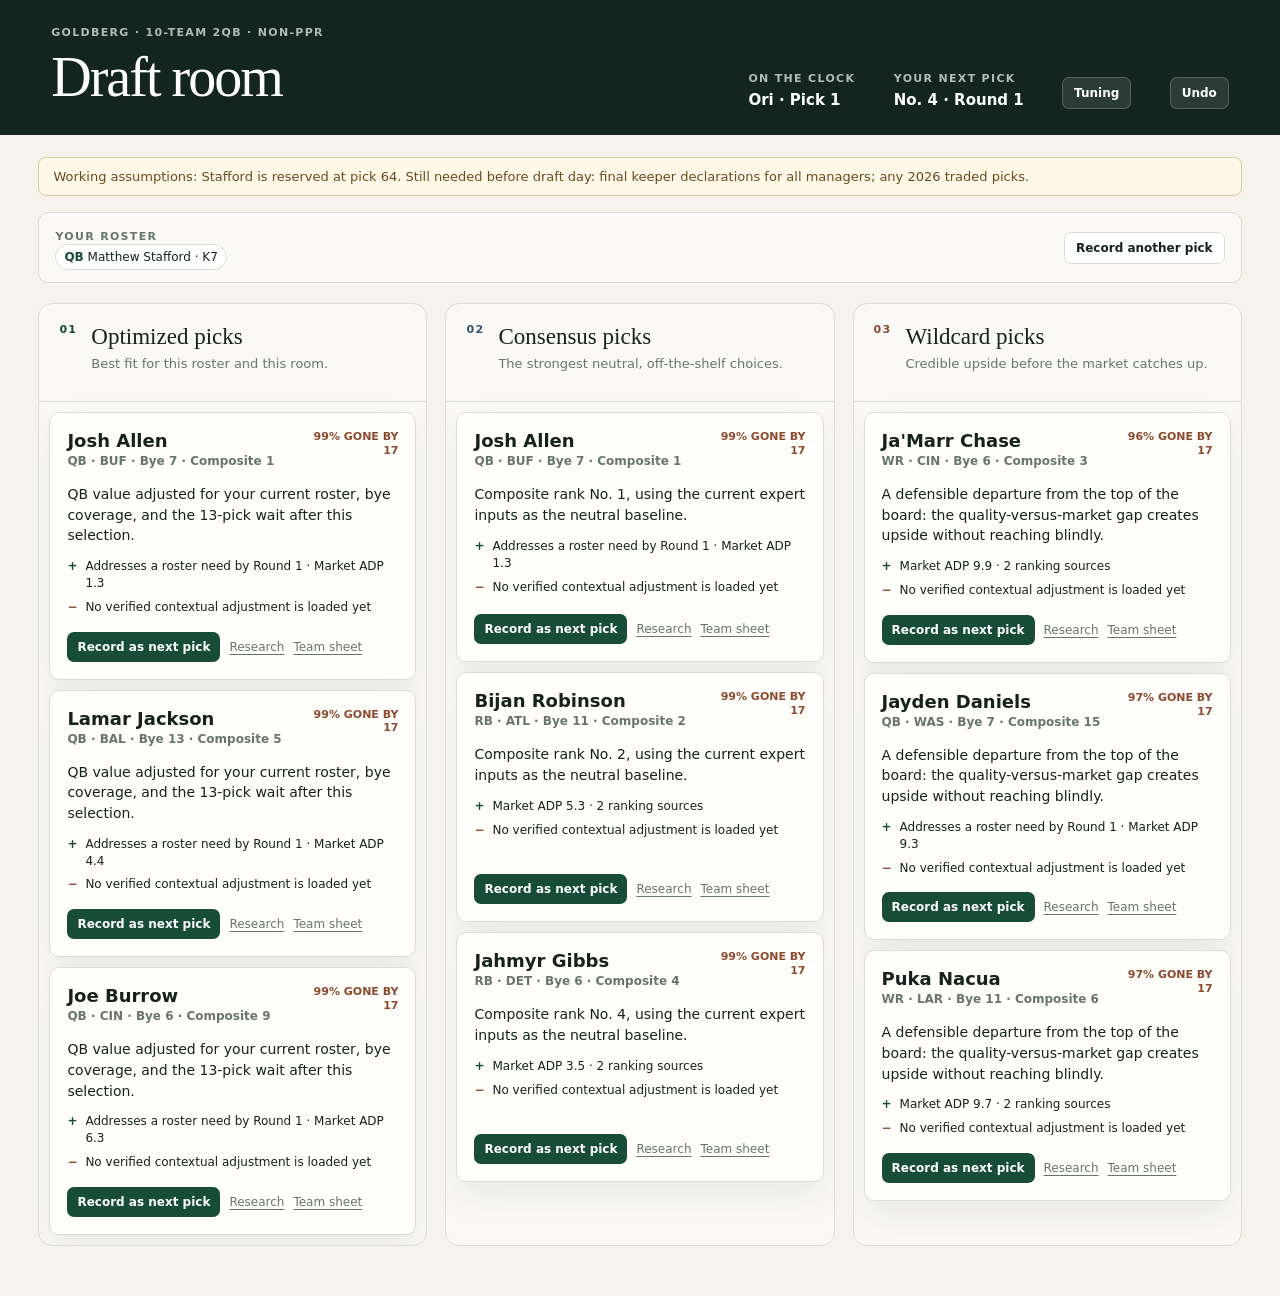
==== 2026/App/index.html @ d020c41b "Initial commit" ====
<!doctype html>
<html lang="en">
<head>
  <meta charset="utf-8">
  <meta name="viewport" content="width=device-width, initial-scale=1">
  <meta name="theme-color" content="#12261f">
  <title>2026 Draft Room</title>
  <link rel="stylesheet" href="styles.css">
</head>
<body>
  <header class="topbar">
    <div>
      <p class="eyebrow">Goldberg · 10-team 2QB · non-PPR</p>
      <h1>Draft room</h1>
    </div>
    <div class="status-cluster">
      <div><span class="label">On the clock</span><strong id="on-clock">Loading…</strong></div>
      <div><span class="label">Your next pick</span><strong id="next-pick">—</strong></div>
      <button class="quiet-button" id="open-tuning" type="button">Tuning</button>
      <button class="quiet-button" id="undo" type="button">Undo</button>
    </div>
  </header>

  <main>
    <section class="alert" id="data-alert" aria-live="polite"></section>
    <section class="roster-strip" aria-label="Your roster">
      <div>
        <span class="label">Your roster</span>
        <div id="roster" class="roster-chips"></div>
      </div>
      <button class="quiet-button" id="open-board" type="button">Record another pick</button>
    </section>

    <section class="recommendation-grid" aria-label="Draft recommendations">
      <article class="recommendation-column optimized">
        <header>
          <span class="column-number">01</span>
          <div><h2>Optimized picks</h2><p>Best fit for this roster and this room.</p></div>
        </header>
        <div id="optimized-list" class="candidate-list"></div>
      </article>
      <article class="recommendation-column consensus">
        <header>
          <span class="column-number">02</span>
          <div><h2>Consensus picks</h2><p>The strongest neutral, off-the-shelf choices.</p></div>
        </header>
        <div id="consensus-list" class="candidate-list"></div>
      </article>
      <article class="recommendation-column wildcard">
        <header>
          <span class="column-number">03</span>
          <div><h2>Wildcard picks</h2><p>Credible upside before the market catches up.</p></div>
        </header>
        <div id="wildcard-list" class="candidate-list"></div>
      </article>
    </section>
  </main>

  <dialog id="detail-dialog">
    <button class="dialog-close" type="button" data-close aria-label="Close">×</button>
    <div id="dialog-content"></div>
  </dialog>

  <dialog id="board-dialog" class="board-dialog">
    <button class="dialog-close" type="button" data-close aria-label="Close">×</button>
    <div class="dialog-heading"><p class="eyebrow">Live draft entry</p><h2>Record a pick</h2></div>
    <label class="search-label">Player search<input id="player-search" type="search" autocomplete="off" placeholder="Start typing a player name"></label>
    <div id="search-results" class="search-results"></div>
  </dialog>

  <dialog id="tuning-dialog">
    <button class="dialog-close" type="button" data-close aria-label="Close">×</button>
    <div class="dialog-heading"><p class="eyebrow">Optimization controls</p><h2>Tuning</h2></div>
    <p class="dialog-intro">These controls affect only Optimized and Wildcard picks.  Consensus stays neutral.</p>
    <div id="tuning-controls" class="tuning-controls"></div>
    <div class="tuning-actions"><button class="quiet-button" id="reset-tuning" type="button">Reset defaults</button><button class="primary-button" id="save-tuning" type="button">Apply</button></div>
  </dialog>

  <template id="candidate-template">
    <section class="candidate-card">
      <div class="candidate-heading">
        <div><h3></h3><p class="player-meta"></p></div>
        <span class="availability"></span>
      </div>
      <p class="case"></p>
      <div class="pros-cons"><p class="pros"></p><p class="cons"></p></div>
      <div class="candidate-actions">
        <button class="primary-button draft-button" type="button"></button>
        <button class="text-button research-button" type="button">Research</button>
        <button class="text-button team-button" type="button">Team sheet</button>
      </div>
    </section>
  </template>
  <script src="app.js"></script>
</body>
</html>
---- 2026/App/styles.css ----
:root {
  --ink: #15221d;
  --muted: #68756f;
  --paper: #f5f3ec;
  --card: #fffefa;
  --line: #d9ddd7;
  --green: #174c38;
  --green-soft: #dfeae4;
  --blue: #31526f;
  --blue-soft: #e4eaf0;
  --rust: #8c4b2f;
  --rust-soft: #f0e5dd;
  --shadow: 0 14px 35px rgba(24, 39, 32, .08);
}

* { box-sizing: border-box; }
body { margin: 0; background: var(--paper); color: var(--ink); font-family: Inter, ui-sans-serif, system-ui, -apple-system, BlinkMacSystemFont, "Segoe UI", sans-serif; }
button, input { font: inherit; }
button { cursor: pointer; }
.topbar { min-height: 126px; padding: 26px clamp(20px, 4vw, 60px); display: flex; align-items: end; justify-content: space-between; gap: 30px; background: #12261f; color: white; }
.eyebrow, .label { margin: 0 0 6px; color: #aebdb6; font-size: 11px; font-weight: 750; letter-spacing: .12em; text-transform: uppercase; }
h1 { margin: 0; font-family: Georgia, serif; font-size: clamp(34px, 5vw, 56px); font-weight: 500; letter-spacing: -.035em; }
.status-cluster { display: flex; align-items: end; gap: clamp(18px, 3vw, 42px); }
.status-cluster div { display: grid; }
.status-cluster strong { font-size: 15px; }
main { padding: 22px clamp(16px, 3vw, 46px) 50px; }
.alert { display: none; margin-bottom: 16px; padding: 11px 14px; border: 1px solid #d8c8a3; border-radius: 8px; background: #fff8e8; color: #664c1e; font-size: 13px; }
.alert.visible { display: block; }
.roster-strip { min-height: 64px; margin-bottom: 20px; padding: 12px 16px; display: flex; align-items: center; justify-content: space-between; gap: 20px; border: 1px solid var(--line); border-radius: 10px; background: rgba(255,255,255,.48); }
.roster-strip .label { color: var(--muted); }
.roster-chips { display: flex; flex-wrap: wrap; gap: 6px; }
.chip { padding: 5px 8px; border-radius: 999px; background: white; border: 1px solid var(--line); font-size: 12px; }
.chip strong { color: var(--green); }
.recommendation-grid { display: grid; grid-template-columns: repeat(3, minmax(0, 1fr)); gap: 18px; }
.recommendation-column { min-width: 0; overflow: hidden; border: 1px solid var(--line); border-radius: 14px; background: rgba(255,255,255,.45); }
.recommendation-column > header { min-height: 98px; padding: 19px 20px; display: flex; gap: 14px; border-bottom: 1px solid var(--line); }
.recommendation-column h2 { margin: 1px 0 5px; font-family: Georgia, serif; font-size: 23px; font-weight: 500; }
.recommendation-column header p { margin: 0; color: var(--muted); font-size: 13px; line-height: 1.4; }
.column-number { flex: 0 0 auto; font-size: 11px; font-weight: 800; letter-spacing: .12em; }
.optimized .column-number { color: var(--green); }
.consensus .column-number { color: var(--blue); }
.wildcard .column-number { color: var(--rust); }
.candidate-list { padding: 10px; display: grid; gap: 10px; }
.candidate-card { min-height: 250px; padding: 17px; display: flex; flex-direction: column; border: 1px solid var(--line); border-radius: 10px; background: var(--card); box-shadow: var(--shadow); }
.candidate-heading { display: flex; justify-content: space-between; gap: 12px; }
.candidate-heading h3 { margin: 0 0 3px; font-size: 18px; }
.player-meta { margin: 0; color: var(--muted); font-size: 12px; font-weight: 650; }
.availability { max-width: 88px; color: var(--rust); font-size: 11px; font-weight: 750; line-height: 1.25; text-align: right; text-transform: uppercase; }
.case { min-height: 42px; margin: 16px 0 12px; font-size: 14px; line-height: 1.48; }
.pros-cons { display: grid; gap: 7px; margin-bottom: 16px; font-size: 12px; line-height: 1.4; }
.pros-cons p { margin: 0; padding-left: 18px; position: relative; }
.pros::before, .cons::before { position: absolute; left: 0; font-weight: 850; }
.pros::before { content: "+"; color: var(--green); }
.cons::before { content: "−"; color: var(--rust); }
.candidate-actions { margin-top: auto; display: flex; align-items: center; flex-wrap: wrap; gap: 9px; }
.primary-button, .quiet-button, .text-button { border: 0; border-radius: 7px; }
.primary-button { padding: 8px 10px; background: var(--green); color: white; font-size: 12px; font-weight: 750; }
.quiet-button { padding: 8px 11px; background: rgba(255,255,255,.1); color: inherit; border: 1px solid rgba(255,255,255,.2); font-size: 12px; font-weight: 700; }
.roster-strip .quiet-button { color: var(--ink); background: white; border-color: var(--line); }
.text-button { padding: 5px 0; background: transparent; color: var(--muted); font-size: 12px; text-decoration: underline; text-underline-offset: 3px; }
.empty-state { padding: 28px 18px; color: var(--muted); font-size: 13px; }
dialog { width: min(720px, calc(100vw - 28px)); max-height: 86vh; padding: 28px; overflow: auto; border: 0; border-radius: 14px; background: var(--card); box-shadow: 0 30px 80px rgba(0,0,0,.28); }
dialog::backdrop { background: rgba(9, 18, 14, .68); backdrop-filter: blur(3px); }
.dialog-close { position: absolute; top: 12px; right: 14px; border: 0; background: transparent; color: var(--muted); font-size: 28px; }
.dialog-heading h2, #dialog-content h2 { margin: 0 0 8px; font-family: Georgia, serif; font-size: 30px; font-weight: 500; }
.detail-grid { margin: 20px 0; display: grid; grid-template-columns: repeat(3, 1fr); gap: 8px; }
.detail-stat { padding: 12px; border-radius: 8px; background: #f1f1ec; }
.detail-stat span { display: block; color: var(--muted); font-size: 10px; font-weight: 750; letter-spacing: .08em; text-transform: uppercase; }
.detail-stat strong { display: block; margin-top: 4px; font-size: 16px; }
.source-list, .team-player-list { padding-left: 18px; color: var(--muted); font-size: 13px; line-height: 1.7; }
.source-list a { color: var(--blue); }
.search-label { display: grid; gap: 7px; color: var(--muted); font-size: 12px; font-weight: 700; }
.search-label input { width: 100%; padding: 12px; border: 1px solid var(--line); border-radius: 8px; background: white; color: var(--ink); font-size: 16px; }
.search-results { margin-top: 12px; display: grid; gap: 6px; }
.search-result { width: 100%; padding: 11px; display: flex; justify-content: space-between; border: 1px solid var(--line); border-radius: 8px; background: white; color: var(--ink); text-align: left; }
.search-result span { color: var(--muted); font-size: 12px; }
.dialog-intro { color: var(--muted); font-size: 14px; line-height: 1.5; }
.tuning-controls { margin: 20px 0; display: grid; gap: 16px; }
.tuning-control { display: grid; grid-template-columns: 150px 1fr 42px; align-items: center; gap: 12px; font-size: 13px; }
.tuning-control input { width: 100%; accent-color: var(--green); }
.tuning-control output { font-weight: 750; text-align: right; }
.tuning-actions { display: flex; justify-content: flex-end; gap: 9px; }
#tuning-dialog .quiet-button { color: var(--ink); background: white; border-color: var(--line); }

@media (max-width: 980px) {
  .recommendation-grid { grid-template-columns: 1fr; }
  .candidate-list { grid-template-columns: repeat(3, minmax(0, 1fr)); }
  .candidate-card { min-height: 270px; }
}
@media (max-width: 720px) {
  .topbar { align-items: start; flex-direction: column; }
  .status-cluster { width: 100%; align-items: start; justify-content: space-between; gap: 10px; }
  .recommendation-column > header { min-height: auto; }
  .candidate-list { grid-template-columns: 1fr; }
  .candidate-card { min-height: 0; }
  .roster-strip { align-items: start; flex-direction: column; }
  .detail-grid { grid-template-columns: repeat(2, 1fr); }
  .tuning-control { grid-template-columns: 110px 1fr 36px; }
}
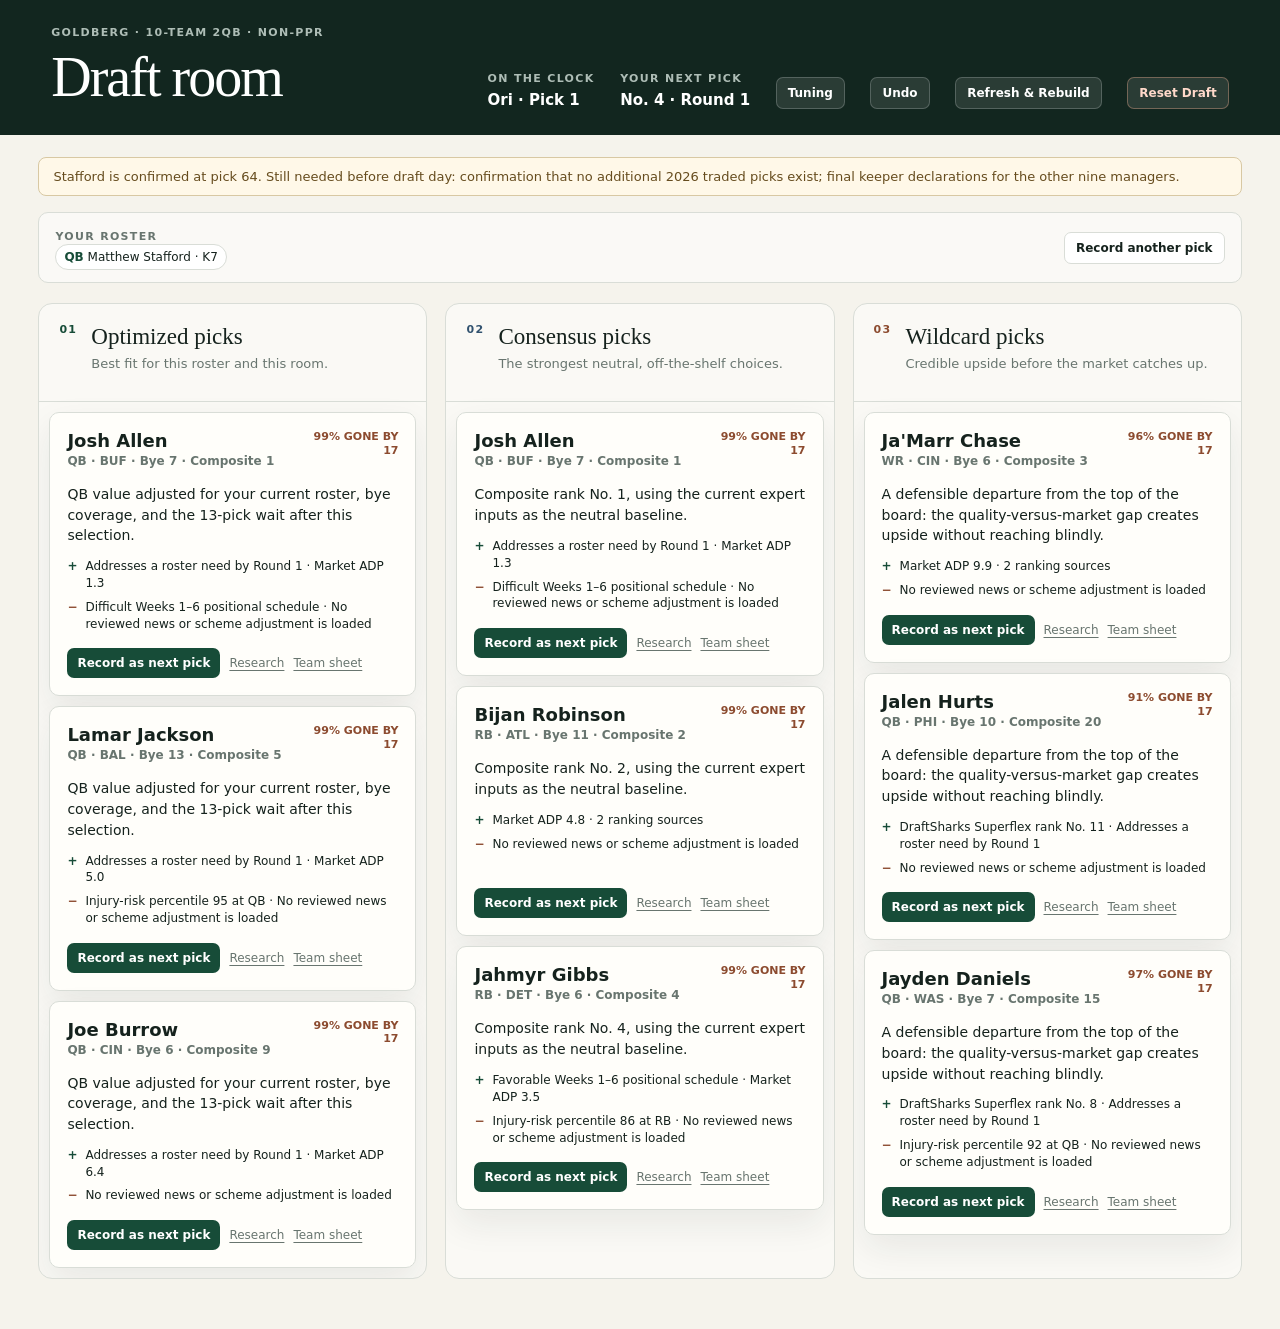
==== commit ed388ba3: "Initial state before contextual classification pipeline." ====
--- a/2026/App/index.html
+++ b/2026/App/index.html
@@ -18,6 +18,8 @@
       <div><span class="label">Your next pick</span><strong id="next-pick">—</strong></div>
       <button class="quiet-button" id="open-tuning" type="button">Tuning</button>
       <button class="quiet-button" id="undo" type="button">Undo</button>
+      <button class="quiet-button" id="refresh-rebuild" type="button">Refresh &amp; Rebuild</button>
+      <button class="quiet-button danger-button" id="reset-draft" type="button">Reset Draft</button>
     </div>
   </header>
 
--- a/2026/App/styles.css
+++ b/2026/App/styles.css
@@ -20,7 +20,7 @@
 .topbar { min-height: 126px; padding: 26px clamp(20px, 4vw, 60px); display: flex; align-items: end; justify-content: space-between; gap: 30px; background: #12261f; color: white; }
 .eyebrow, .label { margin: 0 0 6px; color: #aebdb6; font-size: 11px; font-weight: 750; letter-spacing: .12em; text-transform: uppercase; }
 h1 { margin: 0; font-family: Georgia, serif; font-size: clamp(34px, 5vw, 56px); font-weight: 500; letter-spacing: -.035em; }
-.status-cluster { display: flex; align-items: end; gap: clamp(18px, 3vw, 42px); }
+.status-cluster { display: flex; align-items: end; flex-wrap: wrap; gap: clamp(12px, 2vw, 28px); }
 .status-cluster div { display: grid; }
 .status-cluster strong { font-size: 15px; }
 main { padding: 22px clamp(16px, 3vw, 46px) 50px; }
@@ -57,6 +57,7 @@
 .primary-button { padding: 8px 10px; background: var(--green); color: white; font-size: 12px; font-weight: 750; }
 .quiet-button { padding: 8px 11px; background: rgba(255,255,255,.1); color: inherit; border: 1px solid rgba(255,255,255,.2); font-size: 12px; font-weight: 700; }
 .roster-strip .quiet-button { color: var(--ink); background: white; border-color: var(--line); }
+.danger-button { color: #ffd9ca; border-color: rgba(255, 180, 150, .35); }
 .text-button { padding: 5px 0; background: transparent; color: var(--muted); font-size: 12px; text-decoration: underline; text-underline-offset: 3px; }
 .empty-state { padding: 28px 18px; color: var(--muted); font-size: 13px; }
 dialog { width: min(720px, calc(100vw - 28px)); max-height: 86vh; padding: 28px; overflow: auto; border: 0; border-radius: 14px; background: var(--card); box-shadow: 0 30px 80px rgba(0,0,0,.28); }
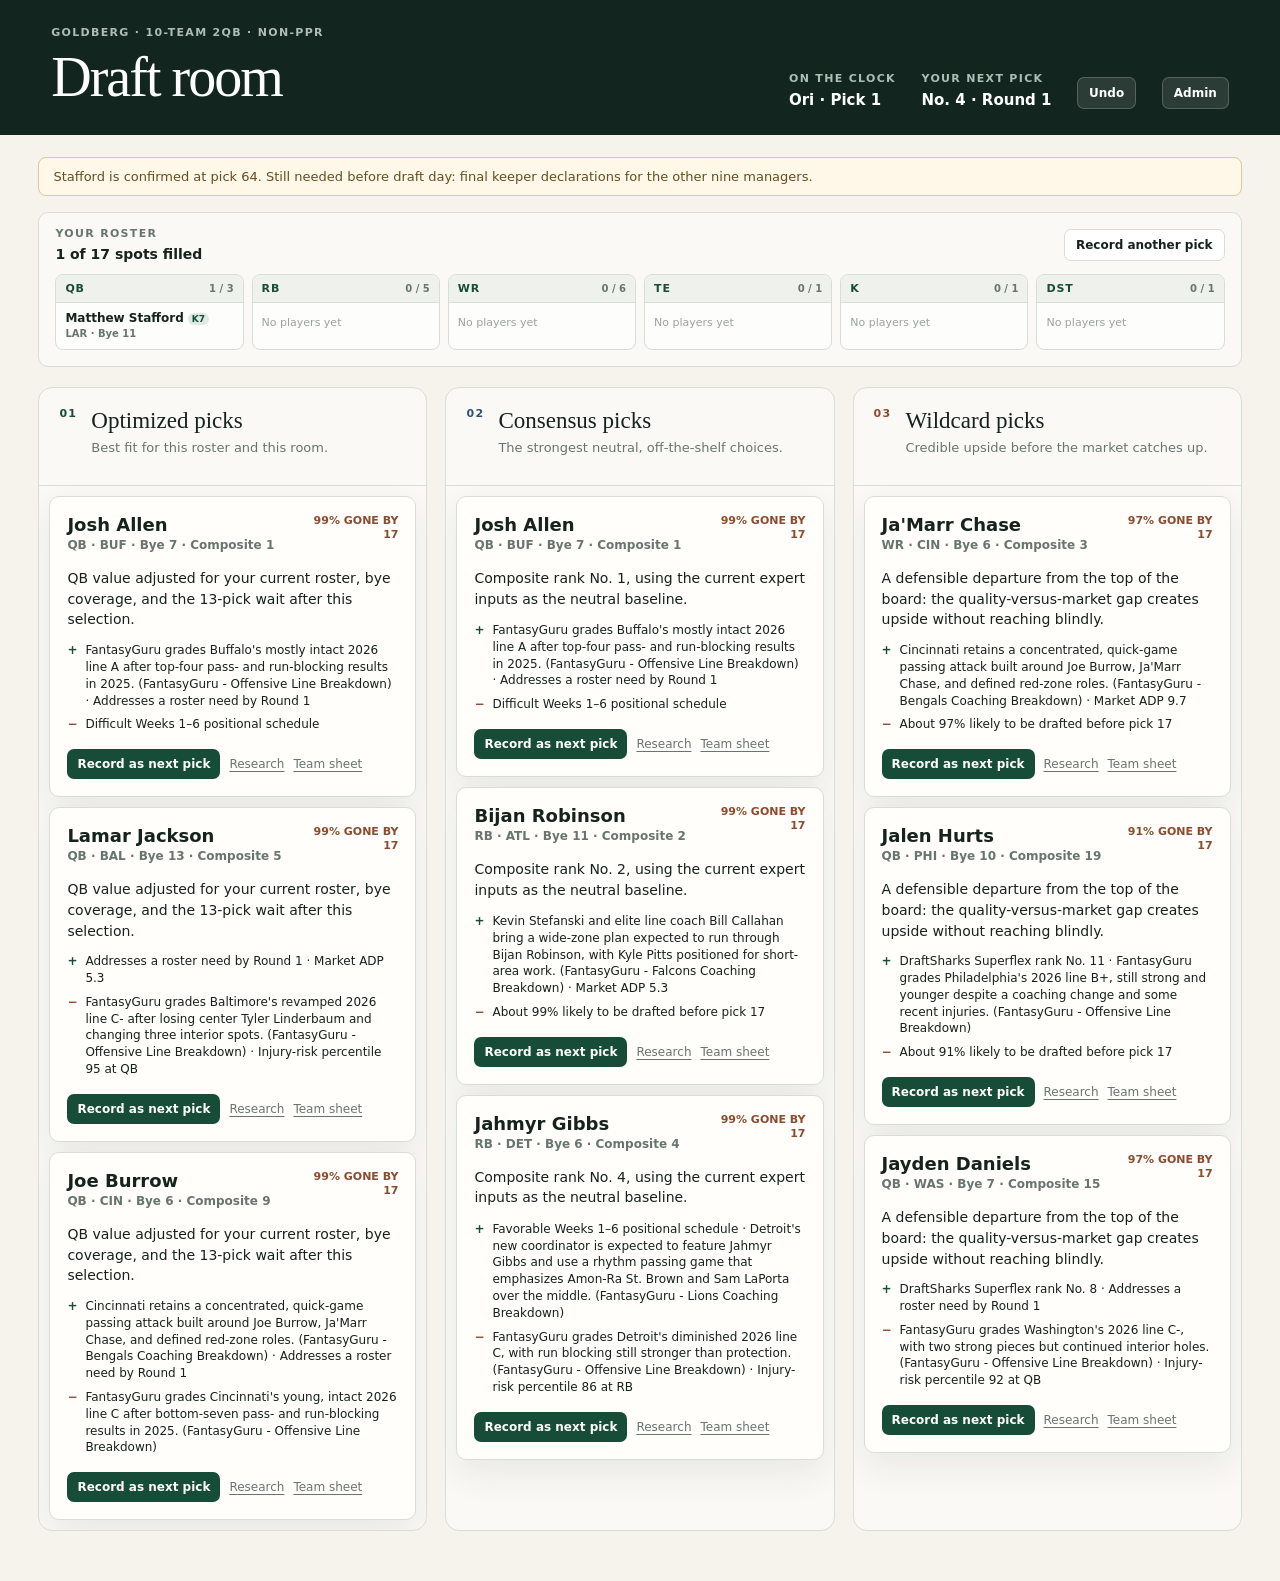
==== commit aa43f8c7: "Admin tools, personal priority boost/fade, current draft trend recognition, other improvements" ====
--- a/2026/App/index.html
+++ b/2026/App/index.html
@@ -16,21 +16,30 @@
     <div class="status-cluster">
       <div><span class="label">On the clock</span><strong id="on-clock">Loading…</strong></div>
       <div><span class="label">Your next pick</span><strong id="next-pick">—</strong></div>
-      <button class="quiet-button" id="open-tuning" type="button">Tuning</button>
       <button class="quiet-button" id="undo" type="button">Undo</button>
-      <button class="quiet-button" id="refresh-rebuild" type="button">Refresh &amp; Rebuild</button>
-      <button class="quiet-button danger-button" id="reset-draft" type="button">Reset Draft</button>
+      <details class="admin-menu" id="admin-menu">
+        <summary class="quiet-button">Admin</summary>
+        <div class="admin-menu-panel">
+          <button id="open-personal-priorities" type="button">Personal priorities</button>
+          <button id="open-tuning" type="button">Tuning</button>
+          <button id="refresh-rebuild" type="button">Refresh &amp; Rebuild</button>
+          <button class="danger-menu-item" id="reset-draft" type="button">Reset Draft</button>
+        </div>
+      </details>
     </div>
   </header>
 
   <main>
     <section class="alert" id="data-alert" aria-live="polite"></section>
-    <section class="roster-strip" aria-label="Your roster">
-      <div>
-        <span class="label">Your roster</span>
-        <div id="roster" class="roster-chips"></div>
+    <section class="roster-panel" aria-label="Your roster">
+      <div class="roster-panel-heading">
+        <div>
+          <span class="label">Your roster</span>
+          <strong id="roster-summary">Loading…</strong>
+        </div>
+        <button class="quiet-button" id="open-board" type="button">Record another pick</button>
       </div>
-      <button class="quiet-button" id="open-board" type="button">Record another pick</button>
+      <div id="roster" class="roster-grid" aria-live="polite"></div>
     </section>
 
     <section class="recommendation-grid" aria-label="Draft recommendations">
@@ -66,6 +75,7 @@
   <dialog id="board-dialog" class="board-dialog">
     <button class="dialog-close" type="button" data-close aria-label="Close">×</button>
     <div class="dialog-heading"><p class="eyebrow">Live draft entry</p><h2>Record a pick</h2></div>
+    <div class="other-pick-group"><span>Not on the board</span><div id="other-picks" class="other-picks"></div></div>
     <label class="search-label">Player search<input id="player-search" type="search" autocomplete="off" placeholder="Start typing a player name"></label>
     <div id="search-results" class="search-results"></div>
   </dialog>
@@ -73,9 +83,22 @@
   <dialog id="tuning-dialog">
     <button class="dialog-close" type="button" data-close aria-label="Close">×</button>
     <div class="dialog-heading"><p class="eyebrow">Optimization controls</p><h2>Tuning</h2></div>
-    <p class="dialog-intro">These controls affect only Optimized and Wildcard picks.  Consensus stays neutral.</p>
+    <p class="dialog-intro">These controls affect only Optimized and Wildcard picks.  Consensus stays neutral.  Hard roster rules—such as fourth-QB timing and the four-QB maximum—always apply.</p>
     <div id="tuning-controls" class="tuning-controls"></div>
     <div class="tuning-actions"><button class="quiet-button" id="reset-tuning" type="button">Reset defaults</button><button class="primary-button" id="save-tuning" type="button">Apply</button></div>
+  </dialog>
+
+  <dialog id="personal-priority-dialog" class="personal-priority-dialog">
+    <button class="dialog-close" type="button" data-close aria-label="Close">×</button>
+    <div class="dialog-heading"><p class="eyebrow">Subjective ranking overlay</p><h2>Personal priorities</h2></div>
+    <p class="dialog-intro">Raise or lower players from −10 to +10.  This changes Optimized and Wildcard picks, while Consensus stays neutral.  “Do not recommend” removes a player from all three columns.  Changes apply immediately and survive rebuilds and draft resets.  Boosts cannot override verified unavailability or hard roster rules.</p>
+    <div class="personal-priority-toolbar">
+      <label class="search-label">Find a player<input id="personal-priority-search" type="search" autocomplete="off" placeholder="Name, position, or NFL team"></label>
+      <label class="modified-toggle"><input id="personal-modified-only" type="checkbox"> Changed only</label>
+    </div>
+    <p class="personal-priority-summary" id="personal-priority-summary"></p>
+    <div class="personal-priority-list" id="personal-priority-list"></div>
+    <div class="personal-priority-actions"><button class="quiet-button" id="clear-personal-priorities" type="button">Clear all</button><button class="primary-button" type="button" data-close>Done</button></div>
   </dialog>
 
   <template id="candidate-template">
--- a/2026/App/styles.css
+++ b/2026/App/styles.css
@@ -23,14 +23,35 @@
 .status-cluster { display: flex; align-items: end; flex-wrap: wrap; gap: clamp(12px, 2vw, 28px); }
 .status-cluster div { display: grid; }
 .status-cluster strong { font-size: 15px; }
+.admin-menu { position: relative; }
+.admin-menu summary { list-style: none; }
+.admin-menu summary::-webkit-details-marker { display: none; }
+.admin-menu[open] summary { background: rgba(255,255,255,.18); }
+.admin-menu-panel { width: 190px; padding: 6px; position: absolute; z-index: 20; top: calc(100% + 7px); right: 0; display: grid; gap: 2px; border: 1px solid #51645b; border-radius: 9px; background: #20372e; box-shadow: 0 14px 35px rgba(0,0,0,.28); }
+.admin-menu-panel button { width: 100%; padding: 9px 10px; border: 0; border-radius: 6px; background: transparent; color: white; font-size: 12px; font-weight: 700; text-align: left; }
+.admin-menu-panel button:hover, .admin-menu-panel button:focus-visible { background: rgba(255,255,255,.1); }
+.admin-menu-panel .danger-menu-item { color: #ffd0bd; }
 main { padding: 22px clamp(16px, 3vw, 46px) 50px; }
 .alert { display: none; margin-bottom: 16px; padding: 11px 14px; border: 1px solid #d8c8a3; border-radius: 8px; background: #fff8e8; color: #664c1e; font-size: 13px; }
 .alert.visible { display: block; }
-.roster-strip { min-height: 64px; margin-bottom: 20px; padding: 12px 16px; display: flex; align-items: center; justify-content: space-between; gap: 20px; border: 1px solid var(--line); border-radius: 10px; background: rgba(255,255,255,.48); }
-.roster-strip .label { color: var(--muted); }
-.roster-chips { display: flex; flex-wrap: wrap; gap: 6px; }
-.chip { padding: 5px 8px; border-radius: 999px; background: white; border: 1px solid var(--line); font-size: 12px; }
-.chip strong { color: var(--green); }
+.roster-panel { margin-bottom: 20px; padding: 14px 16px 16px; border: 1px solid var(--line); border-radius: 10px; background: rgba(255,255,255,.48); }
+.roster-panel-heading { margin-bottom: 12px; display: flex; align-items: center; justify-content: space-between; gap: 20px; }
+.roster-panel-heading > div { display: grid; }
+.roster-panel .label { color: var(--muted); }
+#roster-summary { font-size: 14px; }
+.roster-grid { display: grid; grid-template-columns: repeat(6, minmax(0, 1fr)); gap: 8px; }
+.roster-position { min-width: 0; overflow: hidden; border: 1px solid var(--line); border-radius: 8px; background: rgba(255,255,255,.72); }
+.roster-position-header { padding: 7px 9px; display: flex; align-items: center; justify-content: space-between; gap: 8px; border-bottom: 1px solid var(--line); background: #eef1ec; }
+.roster-position-header h3 { margin: 0; color: var(--green); font-size: 11px; letter-spacing: .08em; text-transform: uppercase; }
+.roster-position-count { color: var(--muted); font-size: 10px; font-weight: 750; }
+.roster-player-list { min-height: 46px; }
+.roster-player { padding: 8px 9px; display: grid; gap: 3px; border-bottom: 1px solid #e7e9e4; }
+.roster-player:last-child { border-bottom: 0; }
+.roster-player-name { min-width: 0; overflow: hidden; font-size: 12px; font-weight: 750; text-overflow: ellipsis; white-space: nowrap; }
+.roster-player-meta { color: var(--muted); font-size: 10px; font-weight: 650; }
+.roster-player-meta.bye-conflict { color: var(--rust); }
+.keeper-tag { margin-left: 4px; padding: 1px 4px; border-radius: 999px; background: var(--green-soft); color: var(--green); font-size: 9px; font-weight: 850; }
+.roster-empty { padding: 13px 9px; color: #9aa39f; font-size: 11px; }
 .recommendation-grid { display: grid; grid-template-columns: repeat(3, minmax(0, 1fr)); gap: 18px; }
 .recommendation-column { min-width: 0; overflow: hidden; border: 1px solid var(--line); border-radius: 14px; background: rgba(255,255,255,.45); }
 .recommendation-column > header { min-height: 98px; padding: 19px 20px; display: flex; gap: 14px; border-bottom: 1px solid var(--line); }
@@ -56,7 +77,7 @@
 .primary-button, .quiet-button, .text-button { border: 0; border-radius: 7px; }
 .primary-button { padding: 8px 10px; background: var(--green); color: white; font-size: 12px; font-weight: 750; }
 .quiet-button { padding: 8px 11px; background: rgba(255,255,255,.1); color: inherit; border: 1px solid rgba(255,255,255,.2); font-size: 12px; font-weight: 700; }
-.roster-strip .quiet-button { color: var(--ink); background: white; border-color: var(--line); }
+.roster-panel .quiet-button { color: var(--ink); background: white; border-color: var(--line); }
 .danger-button { color: #ffd9ca; border-color: rgba(255, 180, 150, .35); }
 .text-button { padding: 5px 0; background: transparent; color: var(--muted); font-size: 12px; text-decoration: underline; text-underline-offset: 3px; }
 .empty-state { padding: 28px 18px; color: var(--muted); font-size: 13px; }
@@ -65,14 +86,45 @@
 .dialog-close { position: absolute; top: 12px; right: 14px; border: 0; background: transparent; color: var(--muted); font-size: 28px; }
 .dialog-heading h2, #dialog-content h2 { margin: 0 0 8px; font-family: Georgia, serif; font-size: 30px; font-weight: 500; }
 .detail-grid { margin: 20px 0; display: grid; grid-template-columns: repeat(3, 1fr); gap: 8px; }
-.detail-stat { padding: 12px; border-radius: 8px; background: #f1f1ec; }
+.detail-stat { min-height: 100px; padding: 12px; border: 1px solid transparent; border-radius: 8px; background: #f1f1ec; }
 .detail-stat span { display: block; color: var(--muted); font-size: 10px; font-weight: 750; letter-spacing: .08em; text-transform: uppercase; }
 .detail-stat strong { display: block; margin-top: 4px; font-size: 16px; }
+.detail-stat small { display: block; margin-top: 6px; color: var(--muted); font-size: 10px; line-height: 1.35; }
+.metric-label-row { display: flex; align-items: start; justify-content: space-between; gap: 8px; }
+.metric-label-row em { flex: 0 0 auto; padding: 2px 5px; border-radius: 999px; background: rgba(255,255,255,.72); color: var(--muted); font-size: 9px; font-style: normal; font-weight: 800; line-height: 1.25; }
+.metric-strong-positive { border-color: #79a58c; background: #cfe2d6; }
+.metric-positive { border-color: #bdd4c5; background: #e3eee7; }
+.metric-negative { border-color: #dfb9a7; background: #f4e7df; }
+.metric-strong-negative { border-color: #c98b70; background: #ead0c3; }
+.metric-unavailable { color: #89928e; background: #f2f2ef; }
+.metric-strong-positive .metric-label-row em, .metric-positive .metric-label-row em { color: #174c38; }
+.metric-strong-negative .metric-label-row em, .metric-negative .metric-label-row em { color: #7a3b24; }
+.metric-legend { margin: 18px 0 -8px; display: flex; flex-wrap: wrap; gap: 8px 14px; color: var(--muted); font-size: 11px; font-weight: 700; }
+.metric-legend span { display: inline-flex; align-items: center; gap: 5px; }
+.metric-legend i { width: 9px; height: 9px; border-radius: 50%; }
+.legend-positive { background: #4e8967; }
+.legend-negative { background: #b96644; }
+.legend-neutral { background: #9aa6a1; }
 .source-list, .team-player-list { padding-left: 18px; color: var(--muted); font-size: 13px; line-height: 1.7; }
 .source-list a { color: var(--blue); }
+.model-context-note { padding: 11px 13px; border-left: 3px solid var(--blue); background: var(--blue-soft); color: var(--muted); font-size: 13px; line-height: 1.55; }
+.context-list { padding-left: 0; list-style: none; }
+.context-note { margin: 0 0 9px; padding: 11px 12px; border: 1px solid var(--line); border-radius: 8px; background: #f7f7f2; line-height: 1.45; }
+.context-note > div:first-child { display: flex; align-items: start; justify-content: space-between; gap: 12px; color: var(--ink); }
+.context-note small { color: var(--muted); }
+.applied-note { border-left: 3px solid var(--green); }
+.research-note { border-left: 3px solid #9da7a2; }
+.adjustment-badge { flex: 0 0 auto; padding: 2px 6px; border-radius: 999px; background: var(--green-soft); color: var(--green); font-size: 11px; font-weight: 800; }
+.note-reason { color: var(--rust); font-size: 11px; }
+.research-details { margin: 14px 0 20px; }
+.research-details summary { color: var(--muted); font-size: 13px; font-weight: 750; cursor: pointer; }
 .search-label { display: grid; gap: 7px; color: var(--muted); font-size: 12px; font-weight: 700; }
 .search-label input { width: 100%; padding: 12px; border: 1px solid var(--line); border-radius: 8px; background: white; color: var(--ink); font-size: 16px; }
 .search-results { margin-top: 12px; display: grid; gap: 6px; }
+.other-pick-group { margin: 18px 0; padding: 12px; border: 1px solid var(--line); border-radius: 9px; background: #f5f5f0; }
+.other-pick-group > span { display: block; margin-bottom: 8px; color: var(--muted); font-size: 10px; font-weight: 800; letter-spacing: .08em; text-transform: uppercase; }
+.other-picks { display: flex; flex-wrap: wrap; gap: 6px; }
+.other-pick-button { padding: 7px 9px; border: 1px solid var(--line); border-radius: 7px; background: white; color: var(--ink); font-size: 11px; font-weight: 750; }
 .search-result { width: 100%; padding: 11px; display: flex; justify-content: space-between; border: 1px solid var(--line); border-radius: 8px; background: white; color: var(--ink); text-align: left; }
 .search-result span { color: var(--muted); font-size: 12px; }
 .dialog-intro { color: var(--muted); font-size: 14px; line-height: 1.5; }
@@ -82,8 +134,26 @@
 .tuning-control output { font-weight: 750; text-align: right; }
 .tuning-actions { display: flex; justify-content: flex-end; gap: 9px; }
 #tuning-dialog .quiet-button { color: var(--ink); background: white; border-color: var(--line); }
+.personal-priority-dialog { width: min(820px, calc(100vw - 28px)); }
+.personal-priority-toolbar { margin-top: 18px; display: grid; grid-template-columns: minmax(0, 1fr) auto; align-items: end; gap: 14px; }
+.modified-toggle, .avoid-toggle { display: inline-flex; align-items: center; gap: 6px; color: var(--muted); font-size: 12px; font-weight: 700; }
+.personal-priority-summary { margin: 12px 0 8px; color: var(--muted); font-size: 11px; font-weight: 750; letter-spacing: .04em; text-transform: uppercase; }
+.personal-priority-list { display: grid; gap: 6px; }
+.personal-priority-row { min-width: 0; padding: 10px 11px; display: grid; grid-template-columns: minmax(180px, 1fr) auto 140px; align-items: center; gap: 14px; border: 1px solid var(--line); border-radius: 8px; background: white; }
+.personal-player { min-width: 0; display: grid; gap: 2px; }
+.personal-player strong { overflow: hidden; font-size: 13px; text-overflow: ellipsis; white-space: nowrap; }
+.personal-player span { color: var(--muted); font-size: 11px; }
+.priority-stepper { display: grid; grid-template-columns: 30px 38px 30px; align-items: center; gap: 4px; }
+.priority-stepper button { width: 30px; height: 30px; padding: 0; border: 1px solid var(--line); border-radius: 6px; background: #f7f7f2; color: var(--ink); font-size: 17px; }
+.priority-stepper output { font-size: 13px; font-weight: 800; text-align: center; }
+.priority-positive { color: var(--green); }
+.priority-negative { color: var(--rust); }
+.avoid-toggle { color: var(--rust); }
+.personal-priority-actions { position: sticky; bottom: -28px; margin: 18px -28px -28px; padding: 14px 28px; display: flex; justify-content: space-between; gap: 10px; border-top: 1px solid var(--line); background: var(--card); }
+.personal-priority-actions .quiet-button { color: var(--ink); background: white; border-color: var(--line); }
 
 @media (max-width: 980px) {
+  .roster-grid { grid-template-columns: repeat(3, minmax(0, 1fr)); }
   .recommendation-grid { grid-template-columns: 1fr; }
   .candidate-list { grid-template-columns: repeat(3, minmax(0, 1fr)); }
   .candidate-card { min-height: 270px; }
@@ -94,7 +164,14 @@
   .recommendation-column > header { min-height: auto; }
   .candidate-list { grid-template-columns: 1fr; }
   .candidate-card { min-height: 0; }
-  .roster-strip { align-items: start; flex-direction: column; }
+  .roster-grid { grid-template-columns: repeat(2, minmax(0, 1fr)); }
   .detail-grid { grid-template-columns: repeat(2, 1fr); }
   .tuning-control { grid-template-columns: 110px 1fr 36px; }
+  .personal-priority-row { grid-template-columns: minmax(0, 1fr) auto; }
+  .avoid-toggle { grid-column: 1 / -1; }
 }
+@media (max-width: 440px) {
+  .roster-panel-heading { align-items: start; flex-direction: column; }
+  .roster-grid { grid-template-columns: 1fr; }
+  .personal-priority-toolbar { grid-template-columns: 1fr; }
+}
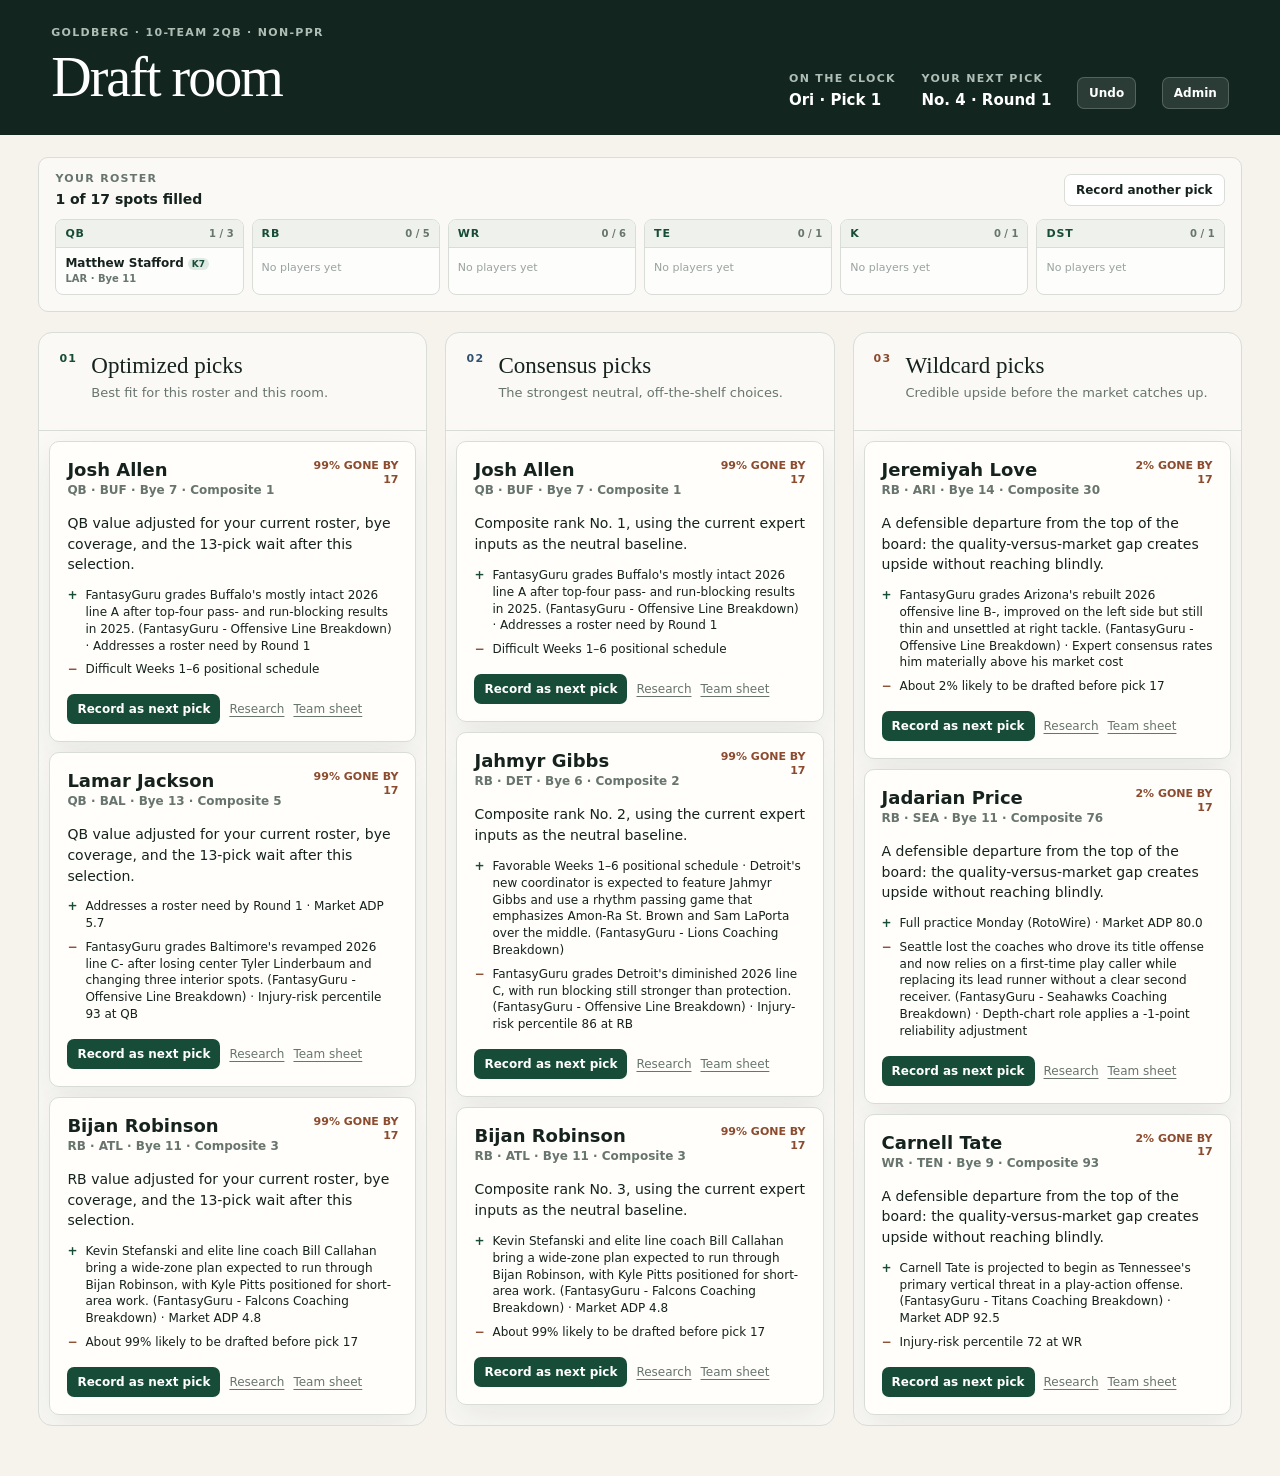
==== commit babc2555: "getting better" ====
--- a/2026/App/index.html
+++ b/2026/App/index.html
@@ -116,6 +116,6 @@
       </div>
     </section>
   </template>
-  <script src="app.js"></script>
+  <script src="app.js?v=20260826b"></script>
 </body>
 </html>
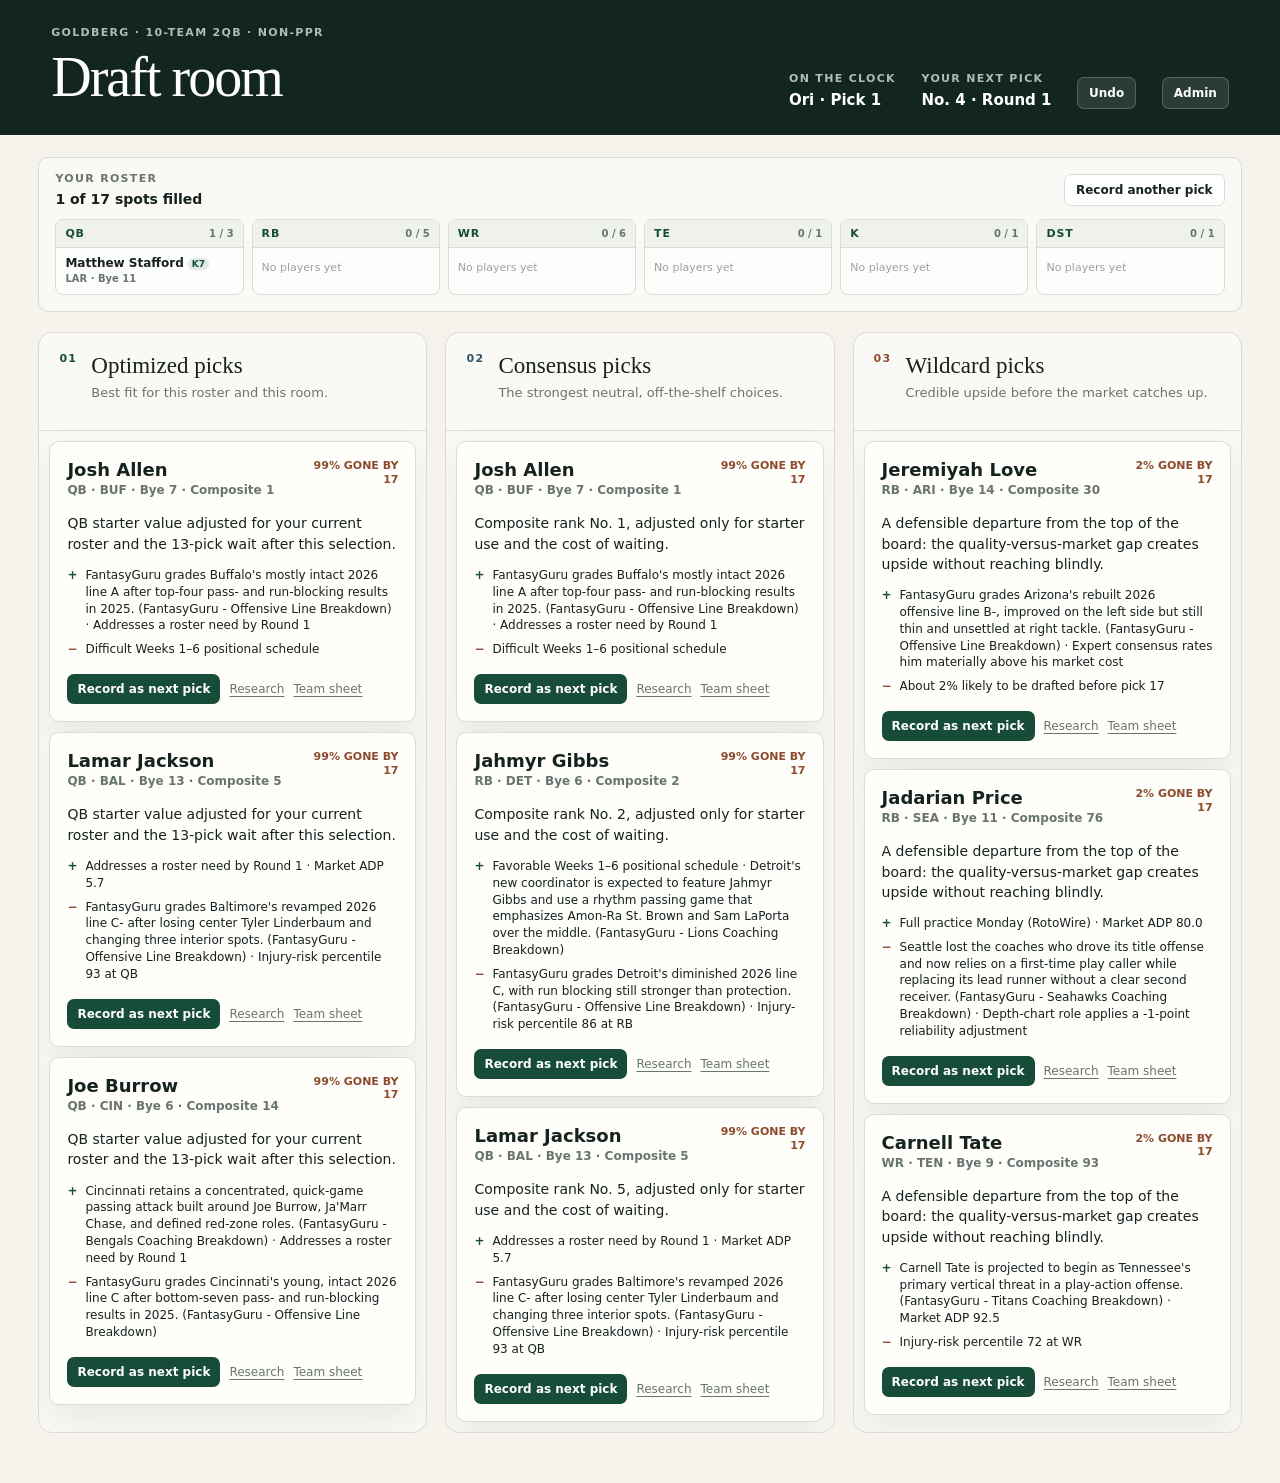
==== commit cd5182c0: "Initial local draft state API implementation" ====
--- a/2026/App/index.html
+++ b/2026/App/index.html
@@ -116,6 +116,6 @@
       </div>
     </section>
   </template>
-  <script src="app.js?v=20260826b"></script>
+  <script src="app.js?v=20260827a"></script>
 </body>
 </html>
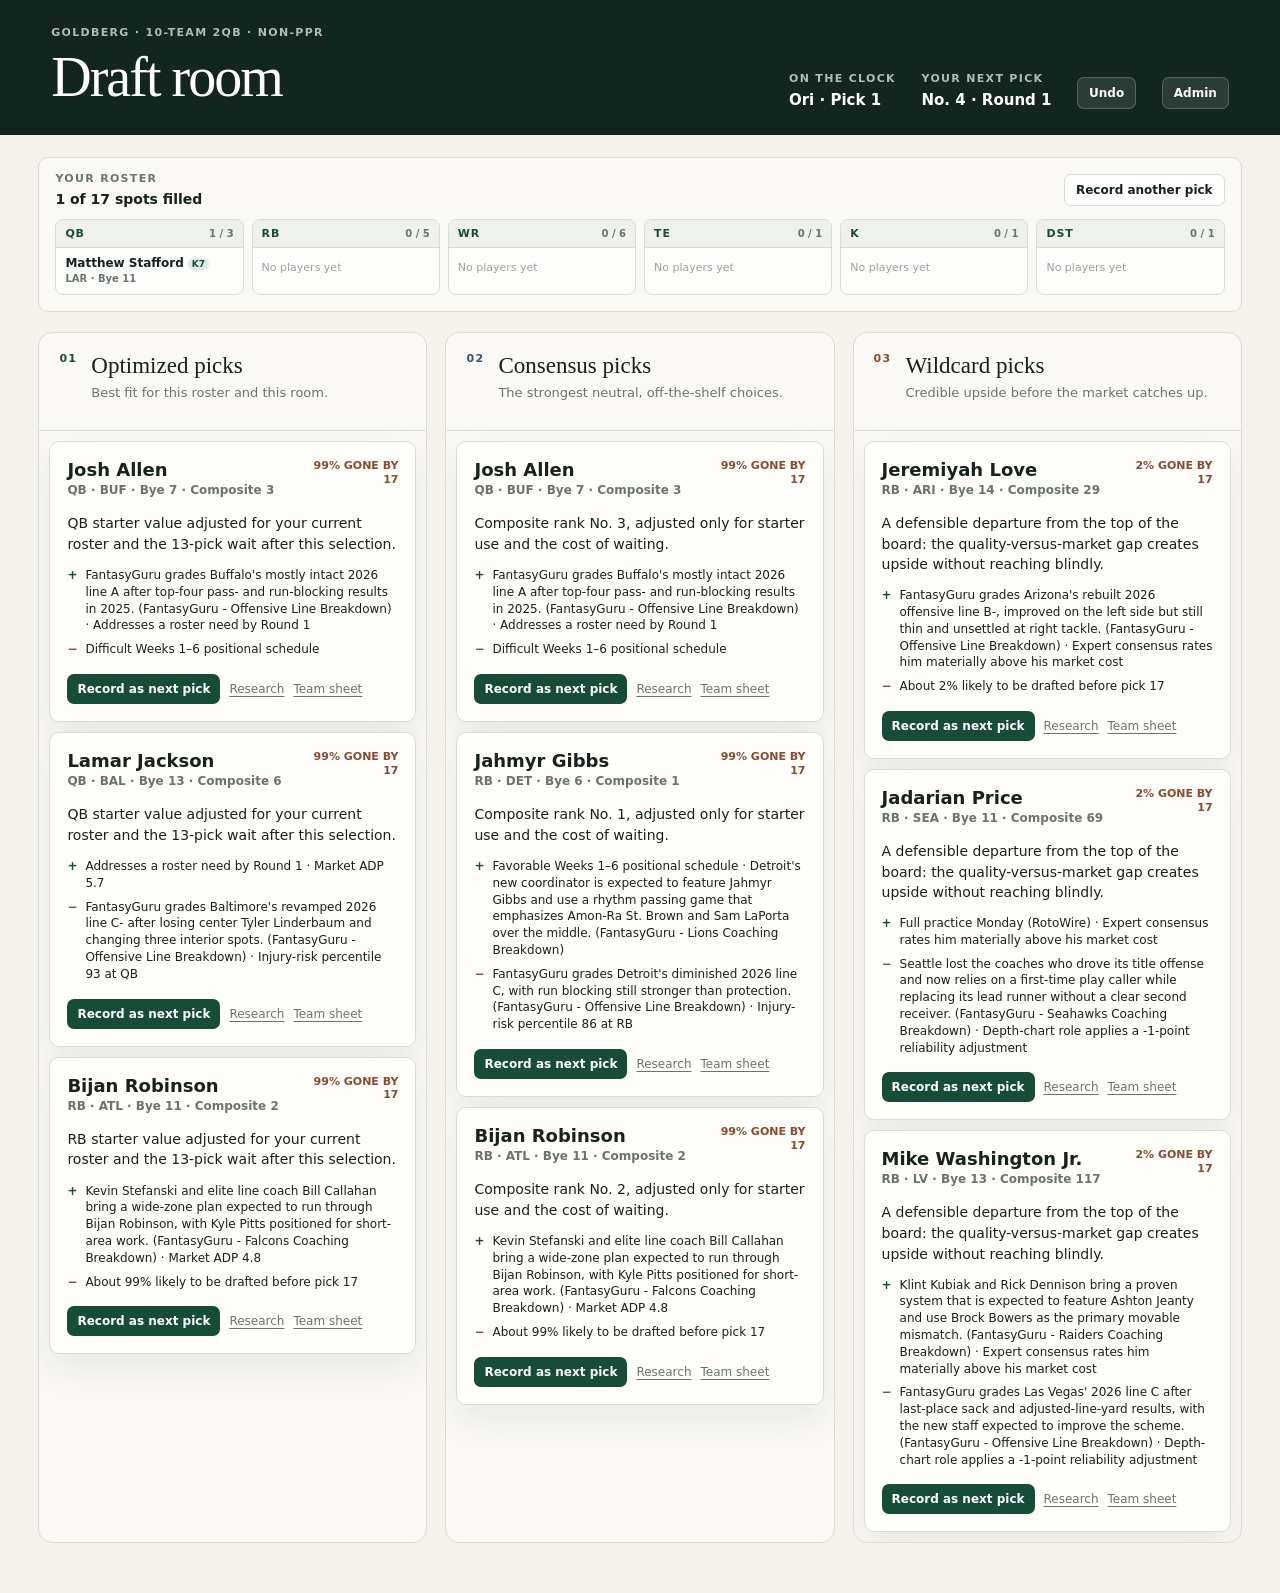
==== commit b354d4d2: "final commit before draft day 2026" ====
--- a/2026/App/index.html
+++ b/2026/App/index.html
@@ -23,6 +23,7 @@
           <button id="open-personal-priorities" type="button">Personal priorities</button>
           <button id="open-tuning" type="button">Tuning</button>
           <button id="refresh-rebuild" type="button">Refresh &amp; Rebuild</button>
+          <button id="sync-draft-state" type="button">Sync to API</button>
           <button class="danger-menu-item" id="reset-draft" type="button">Reset Draft</button>
         </div>
       </details>
@@ -116,6 +117,6 @@
       </div>
     </section>
   </template>
-  <script src="app.js?v=20260827a"></script>
+  <script src="app.js?v=20260827c"></script>
 </body>
 </html>
